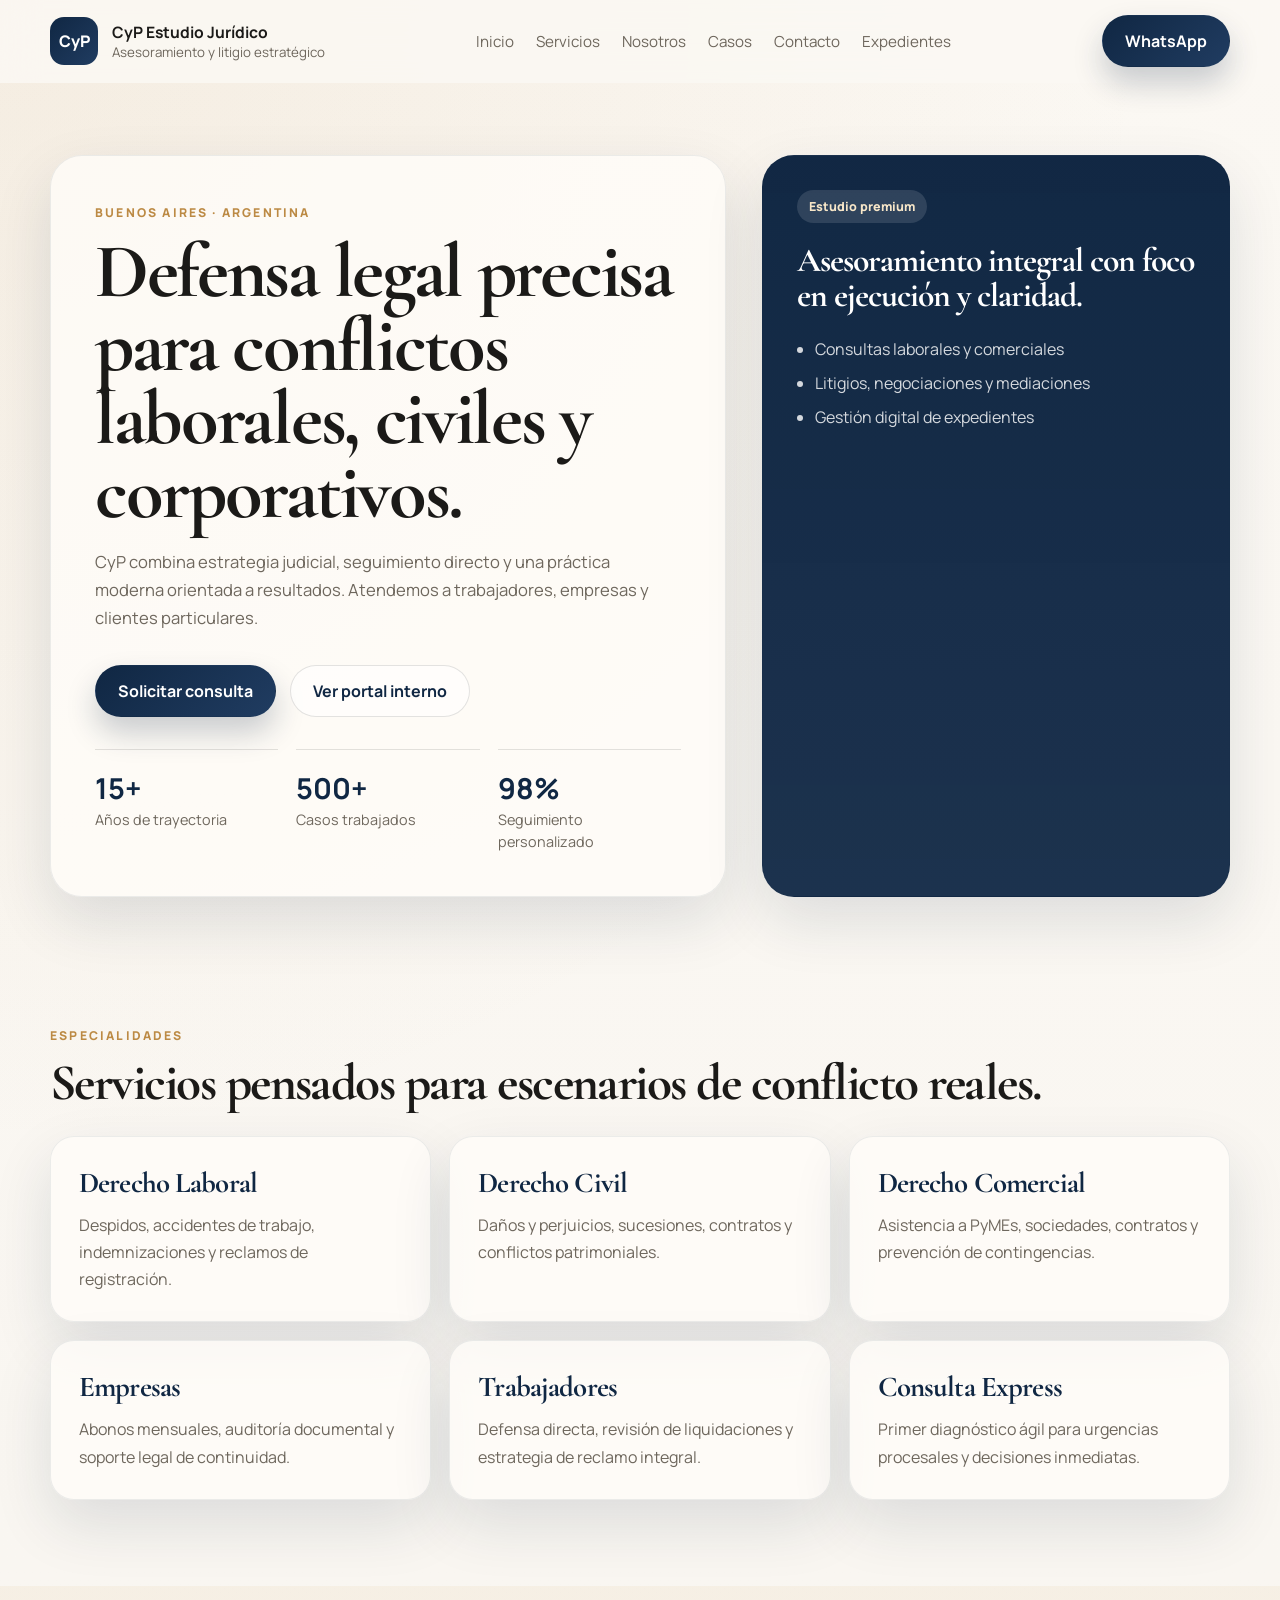
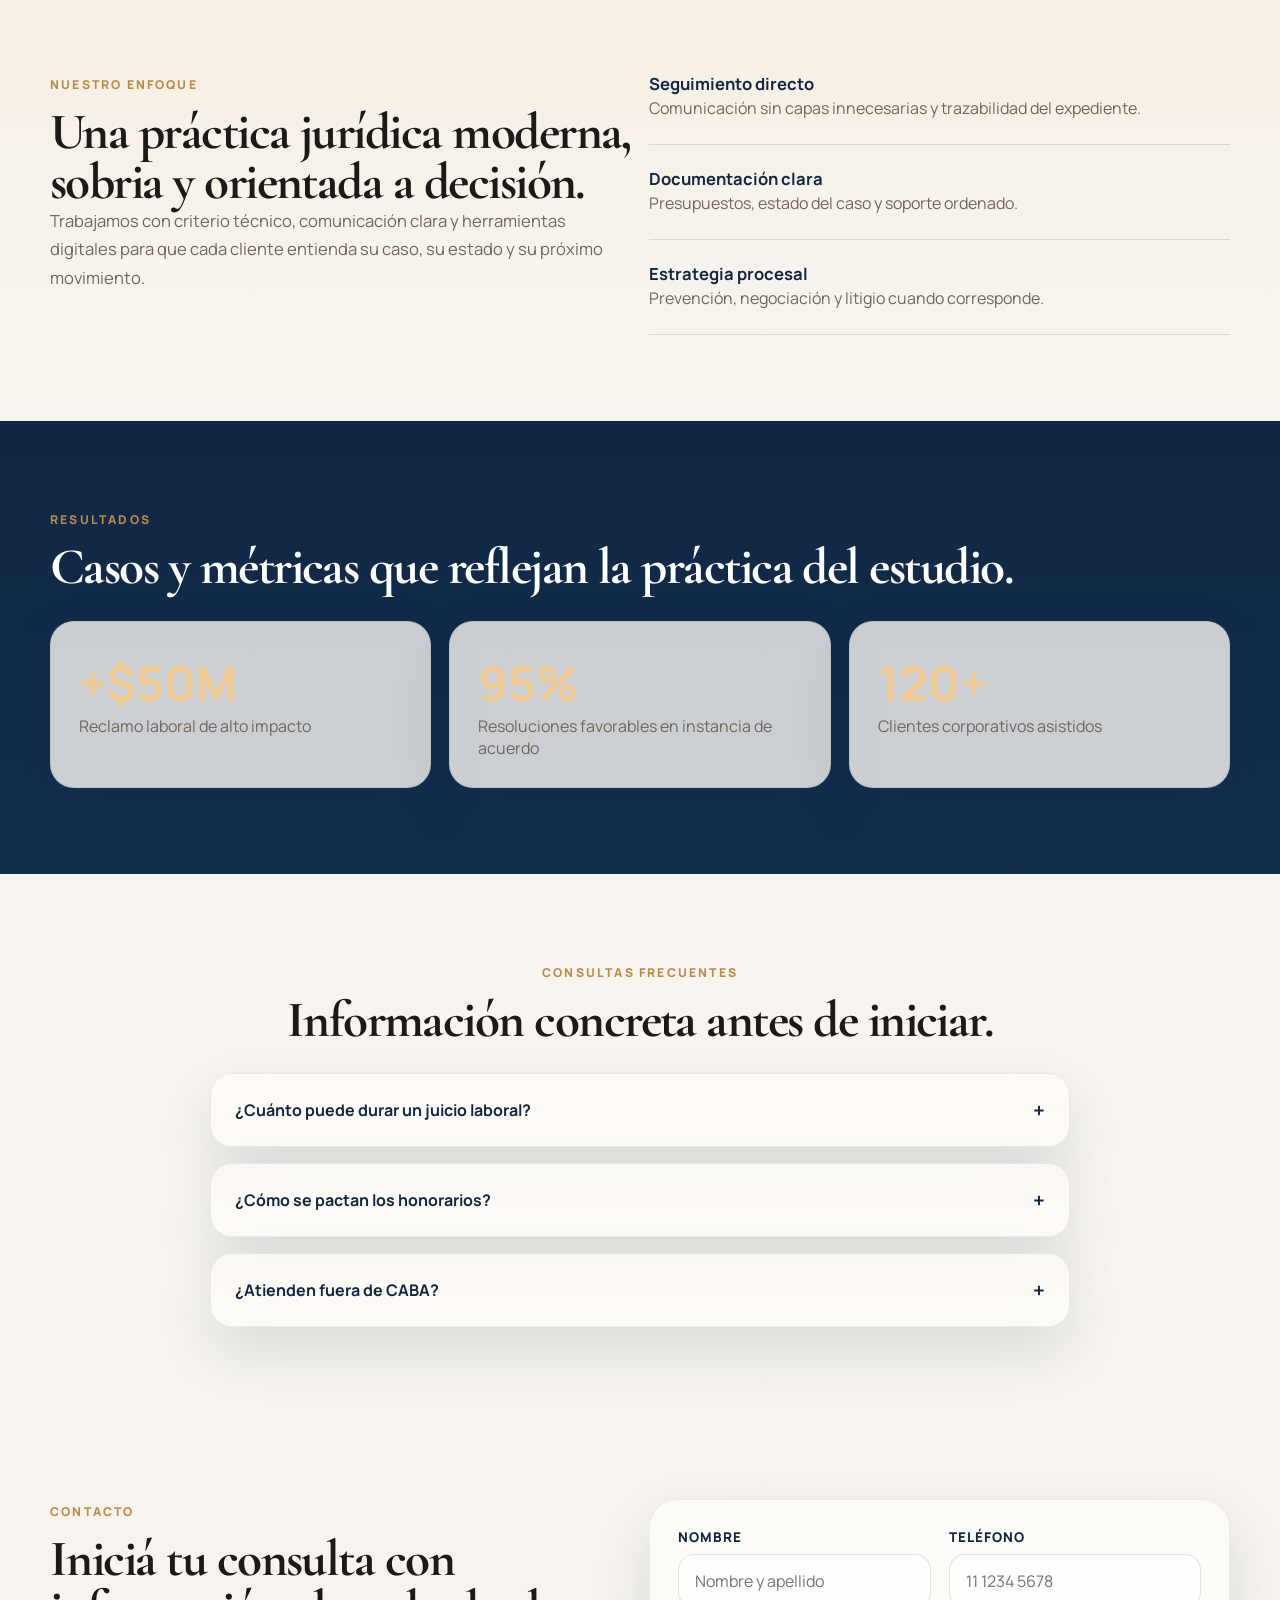
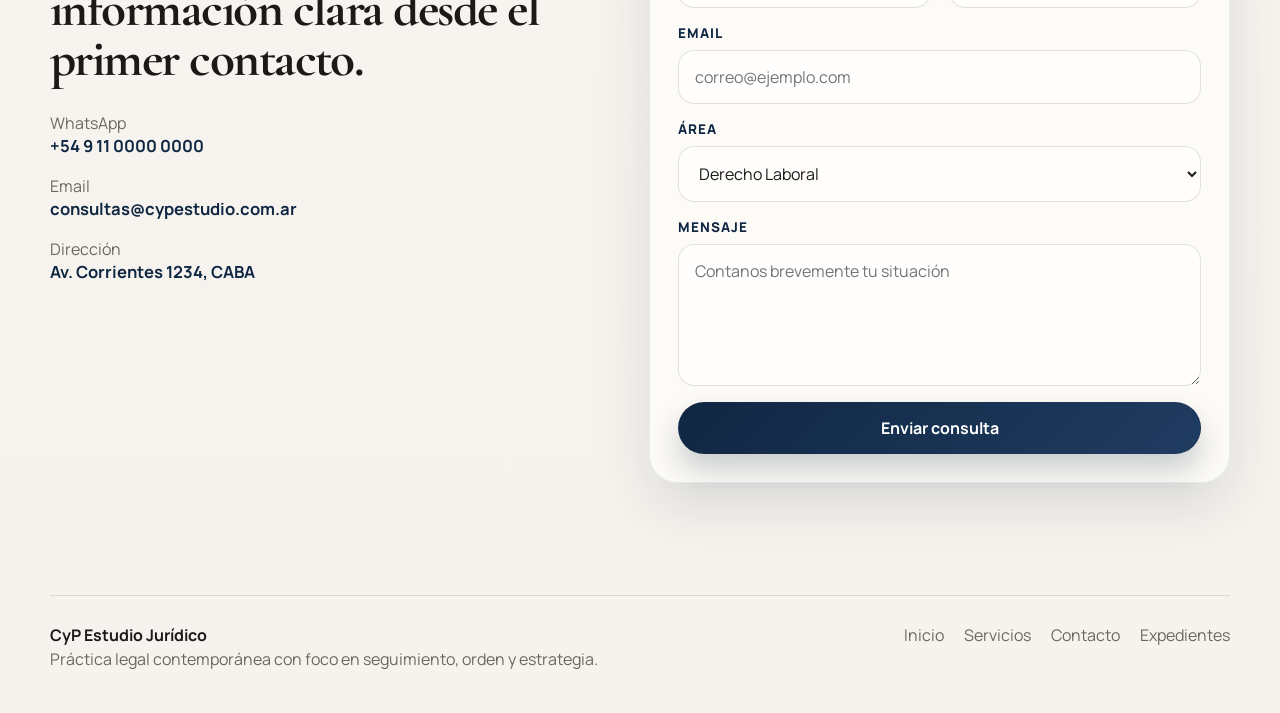
==== index.html @ fbb2c190 "Create initial legal studio site and case panel" ====
<!doctype html>
<html lang="es">
  <head>
    <meta charset="UTF-8" />
    <meta name="viewport" content="width=device-width, initial-scale=1.0" />
    <title>CyP Estudio Jurídico</title>
    <link rel="preconnect" href="https://fonts.googleapis.com" />
    <link rel="preconnect" href="https://fonts.gstatic.com" crossorigin />
    <link
      href="https://fonts.googleapis.com/css2?family=Cormorant+Garamond:wght@500;600;700&family=Manrope:wght@400;500;600;700;800&display=swap"
      rel="stylesheet"
    />
    <link rel="stylesheet" href="./styles.css" />
  </head>
  <body class="site-body">
    <header class="topbar" id="topbar">
      <div class="shell topbar-inner">
        <a class="brand" href="#inicio">
          <span class="brand-mark">CyP</span>
          <span class="brand-copy">
            <strong>CyP Estudio Jurídico</strong>
            <small>Asesoramiento y litigio estratégico</small>
          </span>
        </a>
        <nav class="nav">
          <a href="#inicio">Inicio</a>
          <a href="#servicios">Servicios</a>
          <a href="#nosotros">Nosotros</a>
          <a href="#casos">Casos</a>
          <a href="#contacto">Contacto</a>
          <a href="./expediente.html">Expedientes</a>
        </nav>
        <a class="button button-primary" href="https://wa.me/5491100000000">WhatsApp</a>
      </div>
    </header>

    <main>
      <section class="hero" id="inicio">
        <div class="shell hero-grid">
          <div class="hero-copy">
            <span class="eyebrow">Buenos Aires · Argentina</span>
            <h1>Defensa legal precisa para conflictos laborales, civiles y corporativos.</h1>
            <p>
              CyP combina estrategia judicial, seguimiento directo y una práctica moderna
              orientada a resultados. Atendemos a trabajadores, empresas y clientes particulares.
            </p>
            <div class="hero-actions">
              <a class="button button-primary" href="#contacto">Solicitar consulta</a>
              <a class="button button-secondary" href="./expediente.html">Ver portal interno</a>
            </div>
            <div class="hero-metrics">
              <article>
                <strong>15+</strong>
                <span>Años de trayectoria</span>
              </article>
              <article>
                <strong>500+</strong>
                <span>Casos trabajados</span>
              </article>
              <article>
                <strong>98%</strong>
                <span>Seguimiento personalizado</span>
              </article>
            </div>
          </div>
          <div class="hero-card">
            <div class="hero-card-frame">
              <span class="hero-chip">Estudio premium</span>
              <h2>Asesoramiento integral con foco en ejecución y claridad.</h2>
              <ul class="hero-points">
                <li>Consultas laborales y comerciales</li>
                <li>Litigios, negociaciones y mediaciones</li>
                <li>Gestión digital de expedientes</li>
              </ul>
            </div>
          </div>
        </div>
      </section>

      <section class="section" id="servicios">
        <div class="shell">
          <div class="section-heading">
            <span class="eyebrow">Especialidades</span>
            <h2>Servicios pensados para escenarios de conflicto reales.</h2>
          </div>
          <div class="cards-grid">
            <article class="service-card">
              <h3>Derecho Laboral</h3>
              <p>Despidos, accidentes de trabajo, indemnizaciones y reclamos de registración.</p>
            </article>
            <article class="service-card">
              <h3>Derecho Civil</h3>
              <p>Daños y perjuicios, sucesiones, contratos y conflictos patrimoniales.</p>
            </article>
            <article class="service-card">
              <h3>Derecho Comercial</h3>
              <p>Asistencia a PyMEs, sociedades, contratos y prevención de contingencias.</p>
            </article>
            <article class="service-card">
              <h3>Empresas</h3>
              <p>Abonos mensuales, auditoría documental y soporte legal de continuidad.</p>
            </article>
            <article class="service-card">
              <h3>Trabajadores</h3>
              <p>Defensa directa, revisión de liquidaciones y estrategia de reclamo integral.</p>
            </article>
            <article class="service-card">
              <h3>Consulta Express</h3>
              <p>Primer diagnóstico ágil para urgencias procesales y decisiones inmediatas.</p>
            </article>
          </div>
        </div>
      </section>

      <section class="section section-contrast" id="nosotros">
        <div class="shell split-grid">
          <div>
            <span class="eyebrow">Nuestro enfoque</span>
            <h2>Una práctica jurídica moderna, sobria y orientada a decisión.</h2>
            <p class="lead">
              Trabajamos con criterio técnico, comunicación clara y herramientas digitales
              para que cada cliente entienda su caso, su estado y su próximo movimiento.
            </p>
          </div>
          <div class="feature-list">
            <article>
              <strong>Seguimiento directo</strong>
              <p>Comunicación sin capas innecesarias y trazabilidad del expediente.</p>
            </article>
            <article>
              <strong>Documentación clara</strong>
              <p>Presupuestos, estado del caso y soporte ordenado.</p>
            </article>
            <article>
              <strong>Estrategia procesal</strong>
              <p>Prevención, negociación y litigio cuando corresponde.</p>
            </article>
          </div>
        </div>
      </section>

      <section class="section section-dark" id="casos">
        <div class="shell">
          <div class="section-heading">
            <span class="eyebrow">Resultados</span>
            <h2>Casos y métricas que reflejan la práctica del estudio.</h2>
          </div>
          <div class="result-grid">
            <article class="result-card">
              <strong>+$50M</strong>
              <span>Reclamo laboral de alto impacto</span>
            </article>
            <article class="result-card">
              <strong>95%</strong>
              <span>Resoluciones favorables en instancia de acuerdo</span>
            </article>
            <article class="result-card">
              <strong>120+</strong>
              <span>Clientes corporativos asistidos</span>
            </article>
          </div>
        </div>
      </section>

      <section class="section faq-section">
        <div class="shell narrow-shell">
          <div class="section-heading center">
            <span class="eyebrow">Consultas frecuentes</span>
            <h2>Información concreta antes de iniciar.</h2>
          </div>
          <div class="faq-list">
            <article class="faq-item">
              <button class="faq-trigger" type="button">
                <span>¿Cuánto puede durar un juicio laboral?</span>
                <span class="faq-icon">+</span>
              </button>
              <div class="faq-content">
                <p>Depende del fuero y del estado del expediente, pero siempre se evalúa primero la vía más eficiente de resolución.</p>
              </div>
            </article>
            <article class="faq-item">
              <button class="faq-trigger" type="button">
                <span>¿Cómo se pactan los honorarios?</span>
                <span class="faq-icon">+</span>
              </button>
              <div class="faq-content">
                <p>Según el tipo de asunto: cuota litis, honorario fijo por etapa o abono mensual para empresas.</p>
              </div>
            </article>
            <article class="faq-item">
              <button class="faq-trigger" type="button">
                <span>¿Atienden fuera de CABA?</span>
                <span class="faq-icon">+</span>
              </button>
              <div class="faq-content">
                <p>Sí. Se trabaja con expedientes digitales y coordinación remota según la jurisdicción.</p>
              </div>
            </article>
          </div>
        </div>
      </section>

      <section class="section contact-section" id="contacto">
        <div class="shell split-grid">
          <div>
            <span class="eyebrow">Contacto</span>
            <h2>Iniciá tu consulta con información clara desde el primer contacto.</h2>
            <div class="contact-list">
              <div>
                <span>WhatsApp</span>
                <strong>+54 9 11 0000 0000</strong>
              </div>
              <div>
                <span>Email</span>
                <strong>consultas@cypestudio.com.ar</strong>
              </div>
              <div>
                <span>Dirección</span>
                <strong>Av. Corrientes 1234, CABA</strong>
              </div>
            </div>
          </div>
          <form class="contact-form">
            <div class="form-grid">
              <label>
                <span>Nombre</span>
                <input type="text" placeholder="Nombre y apellido" />
              </label>
              <label>
                <span>Teléfono</span>
                <input type="tel" placeholder="11 1234 5678" />
              </label>
            </div>
            <label>
              <span>Email</span>
              <input type="email" placeholder="correo@ejemplo.com" />
            </label>
            <label>
              <span>Área</span>
              <select>
                <option>Derecho Laboral</option>
                <option>Derecho Civil</option>
                <option>Derecho Comercial</option>
                <option>Consulta general</option>
              </select>
            </label>
            <label>
              <span>Mensaje</span>
              <textarea rows="5" placeholder="Contanos brevemente tu situación"></textarea>
            </label>
            <button class="button button-primary button-block" type="submit">Enviar consulta</button>
          </form>
        </div>
      </section>
    </main>

    <footer class="footer">
      <div class="shell footer-inner">
        <div>
          <strong>CyP Estudio Jurídico</strong>
          <p>Práctica legal contemporánea con foco en seguimiento, orden y estrategia.</p>
        </div>
        <div class="footer-links">
          <a href="#inicio">Inicio</a>
          <a href="#servicios">Servicios</a>
          <a href="#contacto">Contacto</a>
          <a href="./expediente.html">Expedientes</a>
        </div>
      </div>
    </footer>

    <script src="./script.js"></script>
  </body>
</html>
---- styles.css ----
:root {
  --bg: #f6f3ee;
  --bg-soft: #efe8df;
  --panel: #fffdf9;
  --ink: #1b1a18;
  --muted: #6e675d;
  --line: rgba(27, 26, 24, 0.12);
  --navy: #102743;
  --navy-soft: #203c61;
  --gold: #bc8a44;
  --gold-soft: #ead7b7;
  --shadow: 0 24px 60px rgba(16, 39, 67, 0.12);
}

* {
  box-sizing: border-box;
}

html {
  scroll-behavior: smooth;
}

body {
  margin: 0;
  font-family: "Manrope", sans-serif;
  color: var(--ink);
  background:
    radial-gradient(circle at top left, rgba(188, 138, 68, 0.1), transparent 28%),
    linear-gradient(180deg, #fbf8f3 0%, var(--bg) 100%);
}

h1,
h2,
h3 {
  margin: 0;
  font-family: "Cormorant Garamond", serif;
  letter-spacing: -0.03em;
}

p {
  margin: 0;
  line-height: 1.7;
}

a {
  color: inherit;
  text-decoration: none;
}

input,
select,
textarea,
button {
  font: inherit;
}

.shell {
  width: min(1180px, calc(100% - 32px));
  margin: 0 auto;
}

.site-body,
.panel-body {
  min-height: 100vh;
}

.topbar {
  position: sticky;
  top: 0;
  z-index: 40;
  backdrop-filter: blur(18px);
  background: rgba(251, 248, 243, 0.84);
  border-bottom: 1px solid transparent;
  transition: border-color 180ms ease, box-shadow 180ms ease, background 180ms ease;
}

.topbar.is-scrolled {
  border-color: var(--line);
  box-shadow: 0 10px 30px rgba(16, 39, 67, 0.08);
}

.topbar-inner {
  min-height: 82px;
  display: flex;
  align-items: center;
  justify-content: space-between;
  gap: 24px;
}

.brand {
  display: flex;
  align-items: center;
  gap: 14px;
}

.brand-mark {
  width: 48px;
  height: 48px;
  display: grid;
  place-items: center;
  border-radius: 14px;
  background: linear-gradient(135deg, var(--navy), var(--navy-soft));
  color: white;
  font-weight: 800;
}

.brand-copy {
  display: grid;
}

.brand-copy strong {
  font-size: 0.98rem;
}

.brand-copy small {
  color: var(--muted);
}

.nav {
  display: flex;
  gap: 22px;
  align-items: center;
}

.nav a {
  color: var(--muted);
  font-size: 0.95rem;
}

.nav a.active,
.nav a:hover {
  color: var(--navy);
}

.button {
  display: inline-flex;
  align-items: center;
  justify-content: center;
  gap: 10px;
  padding: 14px 22px;
  border-radius: 999px;
  border: 1px solid transparent;
  font-weight: 700;
  transition: transform 160ms ease, box-shadow 160ms ease, background 160ms ease;
}

.button:hover {
  transform: translateY(-1px);
}

.button-primary {
  background: linear-gradient(135deg, var(--navy), var(--navy-soft));
  color: white;
  box-shadow: 0 16px 30px rgba(16, 39, 67, 0.22);
}

.button-secondary {
  background: rgba(255, 255, 255, 0.6);
  color: var(--navy);
  border-color: var(--line);
}

.button-block {
  width: 100%;
}

.hero {
  padding: 72px 0 40px;
}

.hero-grid {
  display: grid;
  grid-template-columns: minmax(0, 1.3fr) minmax(320px, 0.9fr);
  gap: 36px;
  align-items: stretch;
}

.hero-copy,
.hero-card-frame,
.service-card,
.result-card,
.contact-form,
.dashboard-card,
.faq-item {
  background: rgba(255, 253, 249, 0.78);
  border: 1px solid rgba(16, 39, 67, 0.08);
  box-shadow: var(--shadow);
}

.hero-copy {
  border-radius: 32px;
  padding: 44px;
}

.eyebrow {
  display: inline-block;
  margin-bottom: 14px;
  color: var(--gold);
  text-transform: uppercase;
  letter-spacing: 0.18em;
  font-size: 0.76rem;
  font-weight: 800;
}

.hero-copy h1,
.panel-header h1 {
  font-size: clamp(3rem, 6vw, 5.4rem);
  line-height: 0.96;
  margin-bottom: 18px;
}

.hero-copy p,
.lead,
.panel-header p {
  font-size: 1.04rem;
  color: var(--muted);
}

.hero-actions {
  display: flex;
  flex-wrap: wrap;
  gap: 14px;
  margin: 32px 0;
}

.hero-metrics,
.cards-grid,
.result-grid,
.form-grid,
.dashboard-grid,
.split-grid {
  display: grid;
  gap: 18px;
}

.hero-metrics {
  grid-template-columns: repeat(3, minmax(0, 1fr));
}

.hero-metrics article {
  padding-top: 18px;
  border-top: 1px solid var(--line);
}

.hero-metrics strong {
  display: block;
  font-size: 1.8rem;
  color: var(--navy);
}

.hero-metrics span {
  color: var(--muted);
  font-size: 0.9rem;
}

.hero-card {
  display: flex;
}

.hero-card-frame {
  width: 100%;
  border-radius: 32px;
  padding: 34px;
  background:
    linear-gradient(180deg, rgba(16, 39, 67, 0.96), rgba(27, 49, 77, 0.92)),
    rgba(16, 39, 67, 0.9);
  color: white;
}

.hero-chip,
.tag,
.mini-chip {
  display: inline-flex;
  align-items: center;
  border-radius: 999px;
  padding: 8px 12px;
  font-size: 0.78rem;
  font-weight: 800;
}

.hero-chip,
.tag {
  background: rgba(255, 255, 255, 0.12);
  color: #f7e6c8;
}

.hero-card-frame h2 {
  font-size: 2.1rem;
  line-height: 1.05;
  margin: 20px 0 24px;
}

.hero-points {
  margin: 0;
  padding-left: 18px;
  color: rgba(255, 255, 255, 0.82);
}

.hero-points li + li {
  margin-top: 12px;
}

.section {
  padding: 86px 0;
}

.section-contrast {
  background: linear-gradient(180deg, rgba(234, 215, 183, 0.22), transparent);
}

.section-dark {
  background: linear-gradient(180deg, #102743, #132f50);
  color: white;
}

.section-heading {
  margin-bottom: 28px;
}

.section-heading.center {
  text-align: center;
}

.section-heading h2,
.split-grid h2,
.card-heading h2 {
  font-size: clamp(2.2rem, 4vw, 3.3rem);
  line-height: 0.98;
}

.cards-grid {
  grid-template-columns: repeat(3, minmax(0, 1fr));
}

.service-card,
.result-card {
  border-radius: 24px;
  padding: 28px;
}

.service-card h3 {
  font-size: 1.8rem;
  margin-bottom: 12px;
  color: var(--navy);
}

.service-card p,
.result-card span,
.feature-list p,
.contact-list span,
.footer p,
.timeline-content p,
.summary-box dt {
  color: var(--muted);
}

.split-grid {
  grid-template-columns: repeat(2, minmax(0, 1fr));
  align-items: start;
}

.feature-list article {
  padding: 0 0 22px;
  border-bottom: 1px solid var(--line);
}

.feature-list article + article {
  margin-top: 22px;
}

.feature-list strong,
.contact-list strong,
.summary-box dd,
.timeline-head strong {
  color: var(--navy);
  display: block;
  font-size: 1.04rem;
}

.result-grid {
  grid-template-columns: repeat(3, minmax(0, 1fr));
}

.result-card strong {
  display: block;
  font-size: 3rem;
  color: #f0c98e;
}

.narrow-shell {
  width: min(860px, calc(100% - 32px));
}

.faq-list {
  display: grid;
  gap: 16px;
}

.faq-item {
  border-radius: 22px;
  overflow: hidden;
}

.faq-trigger {
  width: 100%;
  padding: 22px 24px;
  border: 0;
  background: transparent;
  display: flex;
  justify-content: space-between;
  align-items: center;
  gap: 20px;
  text-align: left;
  cursor: pointer;
  font-weight: 700;
  color: var(--navy);
}

.faq-icon {
  font-size: 1.3rem;
}

.faq-content {
  display: none;
  padding: 0 24px 22px;
}

.faq-item.is-open .faq-content {
  display: block;
}

.faq-item.is-open .faq-icon {
  transform: rotate(45deg);
}

.contact-list {
  display: grid;
  gap: 18px;
  margin-top: 28px;
}

.contact-form,
.dashboard-card {
  border-radius: 28px;
  padding: 28px;
}

.form-grid {
  grid-template-columns: repeat(2, minmax(0, 1fr));
}

.contact-form,
.stack-form {
  display: grid;
  gap: 16px;
}

.contact-form label,
.stack-form label {
  display: grid;
  gap: 8px;
}

.contact-form span,
.stack-form span,
.summary-box h3 {
  font-size: 0.84rem;
  font-weight: 800;
  text-transform: uppercase;
  letter-spacing: 0.08em;
  color: var(--navy);
}

.contact-form input,
.contact-form select,
.contact-form textarea,
.stack-form input,
.stack-form select,
.stack-form textarea {
  width: 100%;
  padding: 15px 16px;
  border-radius: 16px;
  border: 1px solid var(--line);
  background: rgba(255, 255, 255, 0.7);
  color: var(--ink);
  outline: none;
}

.footer {
  padding: 26px 0 40px;
}

.footer-inner {
  display: flex;
  justify-content: space-between;
  gap: 24px;
  padding-top: 28px;
  border-top: 1px solid var(--line);
}

.footer-links {
  display: flex;
  gap: 20px;
  flex-wrap: wrap;
  color: var(--muted);
}

.panel-topbar {
  position: sticky;
}

.panel-main {
  padding-top: 48px;
  padding-bottom: 48px;
}

.panel-header {
  margin-bottom: 30px;
}

.dashboard-grid {
  grid-template-columns: minmax(340px, 0.92fr) minmax(0, 1.3fr);
  align-items: start;
}

.card-heading {
  display: flex;
  align-items: center;
  justify-content: space-between;
  gap: 18px;
  margin-bottom: 24px;
}

.text-button {
  border: 0;
  background: transparent;
  color: var(--navy);
  font-weight: 700;
  cursor: pointer;
}

.upload-box {
  border: 1.5px dashed rgba(16, 39, 67, 0.18);
  background: rgba(234, 215, 183, 0.18);
  border-radius: 18px;
  padding: 22px;
  cursor: pointer;
}

.upload-box input {
  display: none;
}

.upload-box strong {
  color: var(--navy);
}

.upload-box small {
  color: var(--muted);
}

.summary-box {
  margin-top: 26px;
  padding-top: 22px;
  border-top: 1px solid var(--line);
}

.summary-box dl {
  display: grid;
  gap: 14px;
}

.summary-box div {
  display: flex;
  justify-content: space-between;
  gap: 18px;
  padding-bottom: 10px;
  border-bottom: 1px solid rgba(16, 39, 67, 0.08);
}

.timeline {
  position: relative;
  padding-left: 30px;
}

.timeline::before {
  content: "";
  position: absolute;
  top: 0;
  bottom: 0;
  left: 9px;
  width: 2px;
  background: linear-gradient(180deg, rgba(16, 39, 67, 0.26), rgba(16, 39, 67, 0.04));
}

.timeline-item {
  position: relative;
  padding-bottom: 26px;
}

.timeline-dot {
  position: absolute;
  top: 4px;
  left: -30px;
  width: 20px;
  height: 20px;
  border-radius: 50%;
  background: linear-gradient(135deg, var(--navy), var(--gold));
  box-shadow: 0 0 0 6px rgba(188, 138, 68, 0.12);
}

.timeline-content {
  padding: 18px 20px;
  border-radius: 20px;
  background: rgba(255, 255, 255, 0.68);
  border: 1px solid rgba(16, 39, 67, 0.08);
}

.timeline-head {
  display: flex;
  justify-content: space-between;
  gap: 16px;
  margin-bottom: 8px;
}

.timeline-head span,
.document-pill small {
  color: var(--muted);
}

.document-pill,
.mini-chip {
  display: inline-flex;
  align-items: center;
  gap: 8px;
  margin-top: 14px;
  border-radius: 999px;
  padding: 9px 12px;
  background: rgba(16, 39, 67, 0.08);
  color: var(--navy);
}

.chip-row {
  display: flex;
  gap: 8px;
  flex-wrap: wrap;
  margin-top: 14px;
}

@media (max-width: 980px) {
  .nav {
    display: none;
  }

  .hero-grid,
  .split-grid,
  .dashboard-grid,
  .cards-grid,
  .result-grid,
  .form-grid,
  .hero-metrics {
    grid-template-columns: 1fr;
  }

  .hero-copy,
  .hero-card-frame,
  .contact-form,
  .dashboard-card {
    padding: 28px;
  }

  .footer-inner,
  .card-heading,
  .timeline-head {
    flex-direction: column;
    align-items: flex-start;
  }
}
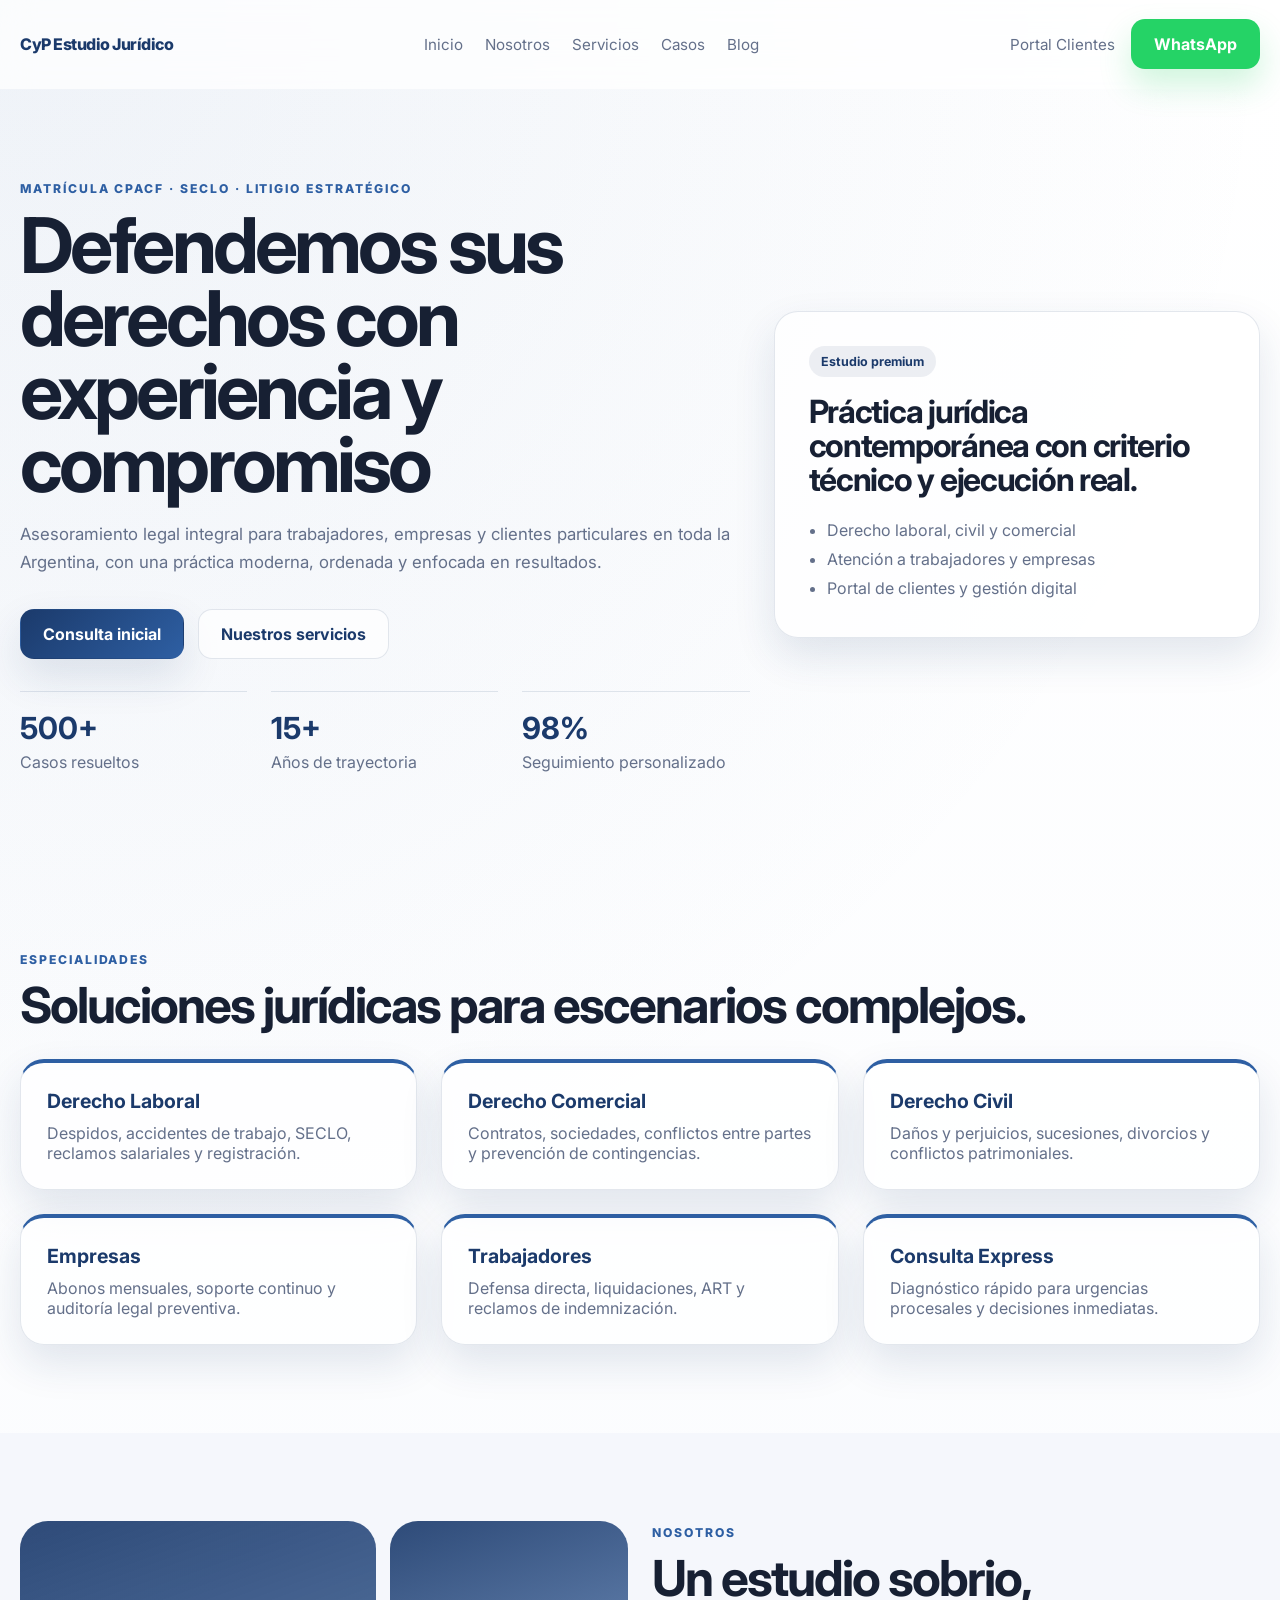
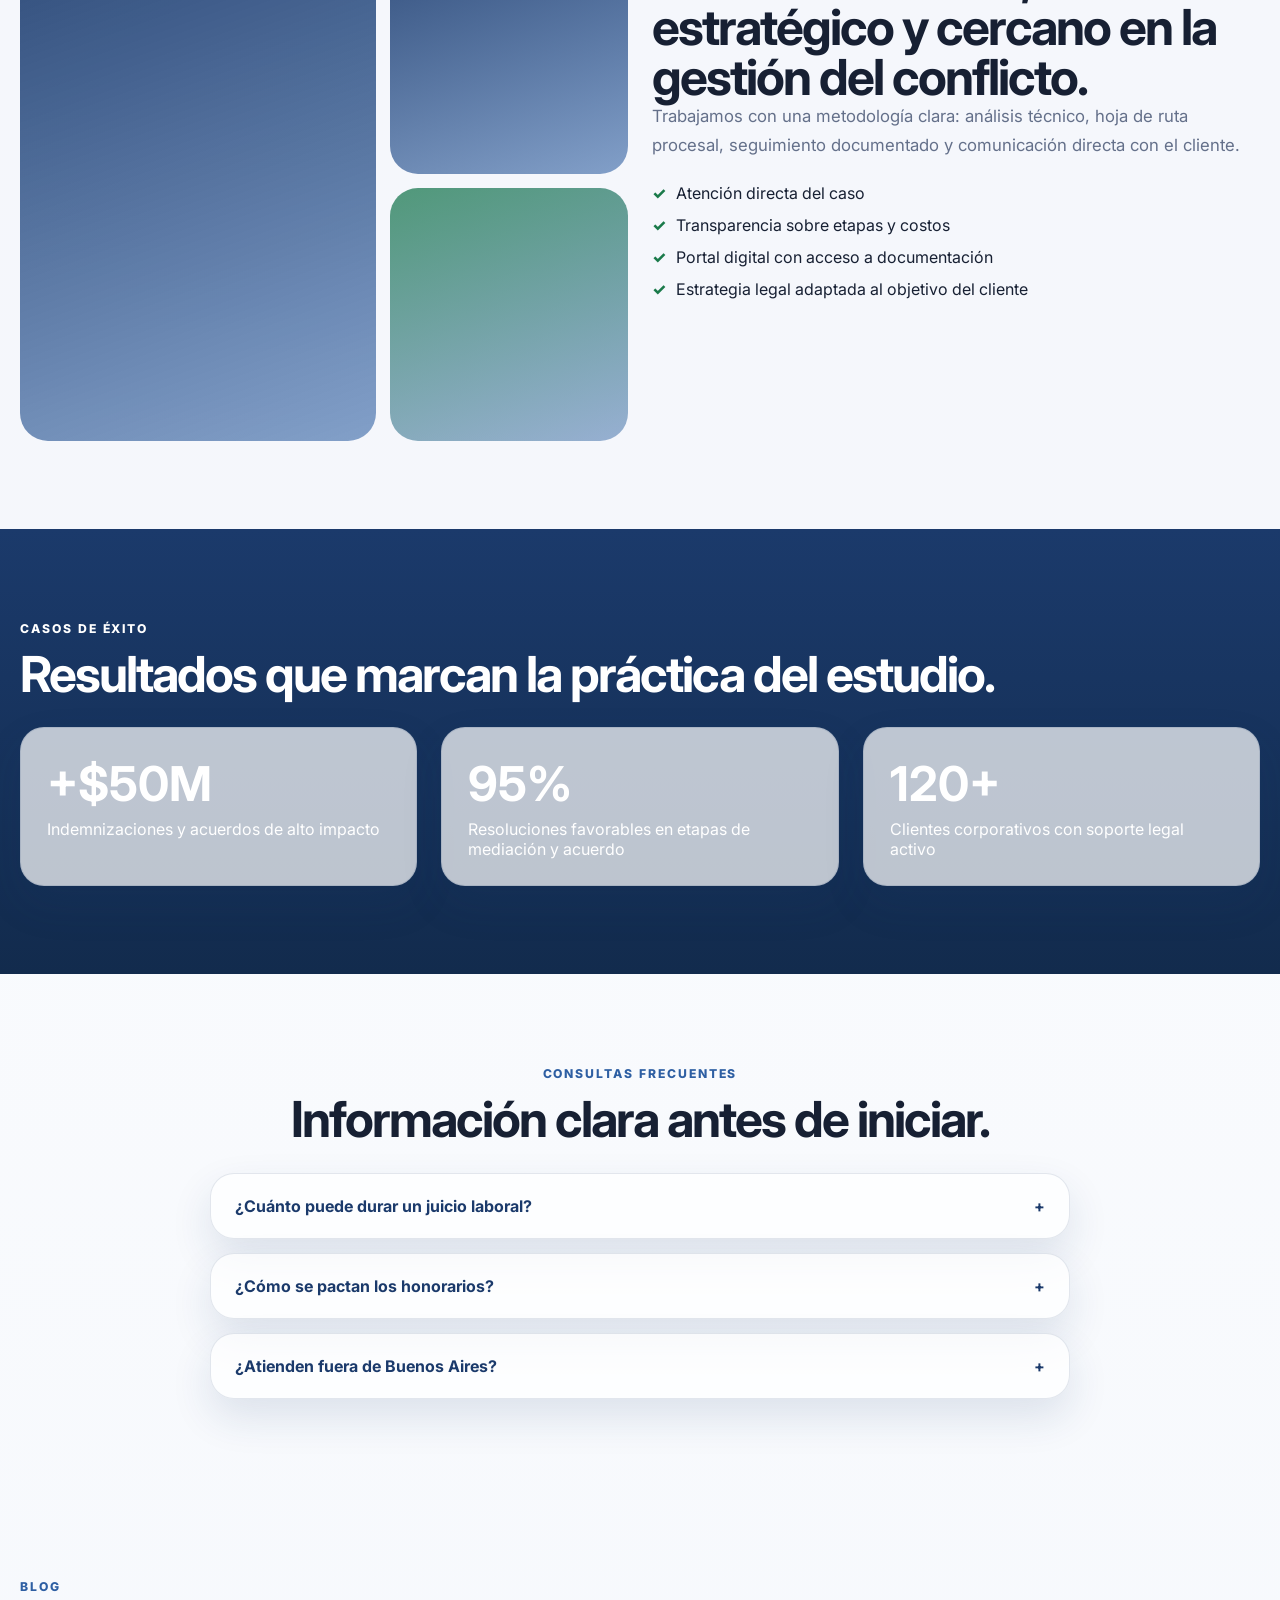
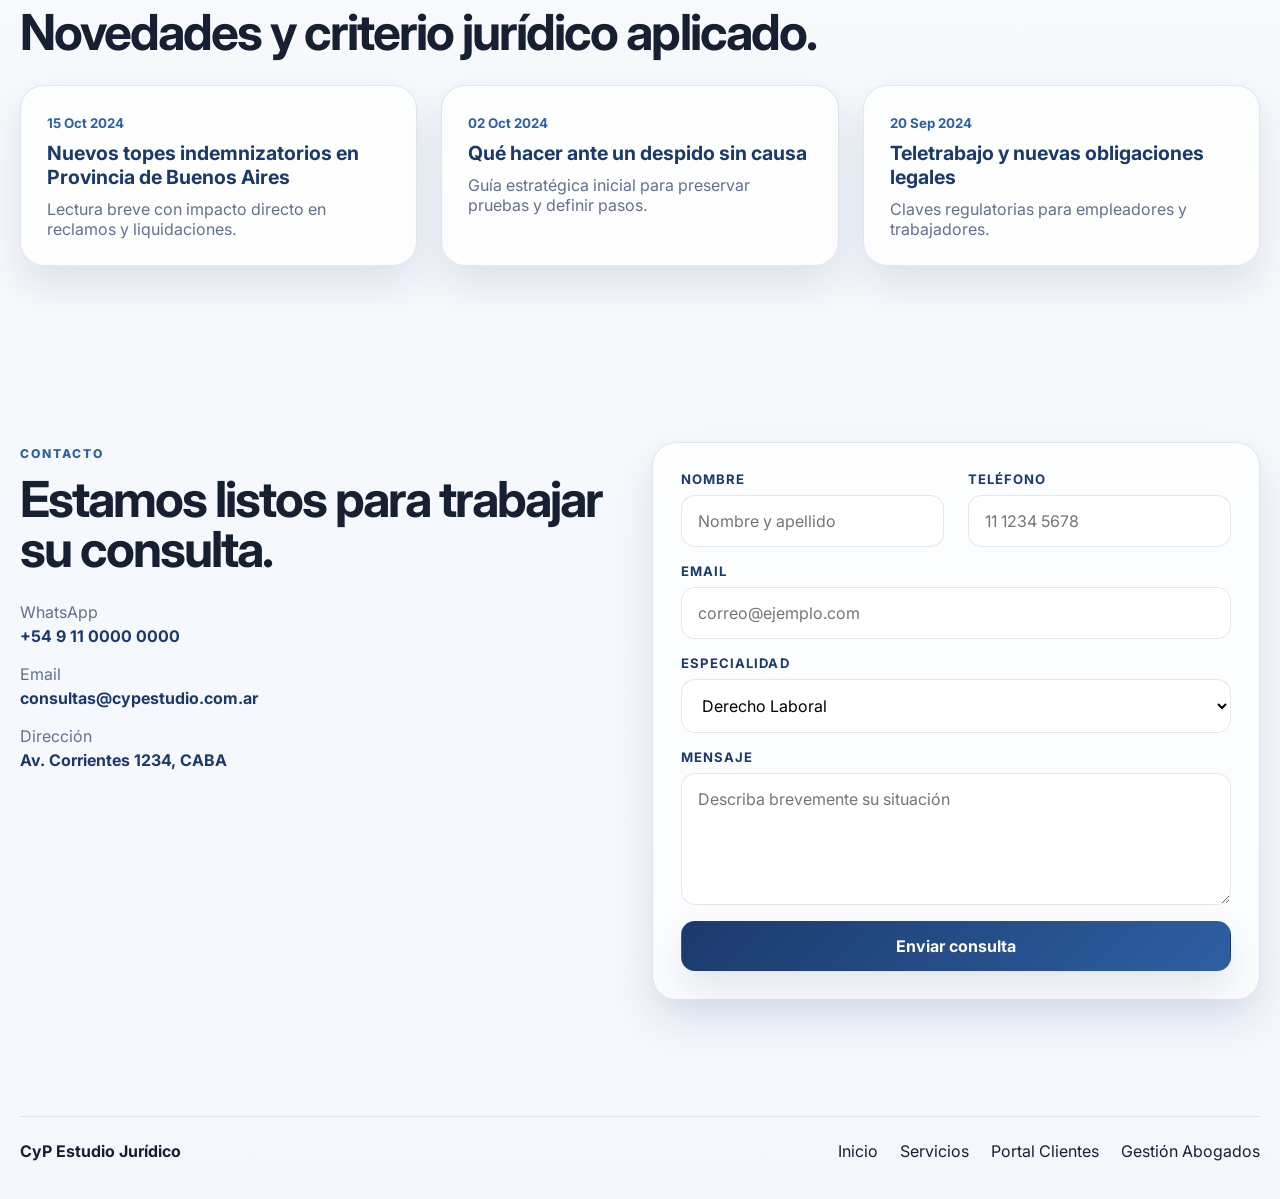
==== commit bf0cf54c: "Build legal studio site, client portal and case management" ====
--- a/index.html
+++ b/index.html
@@ -1,253 +1,164 @@
 <!doctype html>
-<html lang="es">
+<html lang="es-AR">
   <head>
     <meta charset="UTF-8" />
     <meta name="viewport" content="width=device-width, initial-scale=1.0" />
-    <title>CyP Estudio Jurídico</title>
+    <title>CyP Estudio Jurídico | Excelencia Legal en Argentina</title>
     <link rel="preconnect" href="https://fonts.googleapis.com" />
     <link rel="preconnect" href="https://fonts.gstatic.com" crossorigin />
-    <link
-      href="https://fonts.googleapis.com/css2?family=Cormorant+Garamond:wght@500;600;700&family=Manrope:wght@400;500;600;700;800&display=swap"
-      rel="stylesheet"
-    />
+    <link href="https://fonts.googleapis.com/css2?family=Inter:wght@400;500;600;700;800&display=swap" rel="stylesheet" />
     <link rel="stylesheet" href="./styles.css" />
   </head>
-  <body class="site-body">
+  <body>
     <header class="topbar" id="topbar">
       <div class="shell topbar-inner">
-        <a class="brand" href="#inicio">
-          <span class="brand-mark">CyP</span>
-          <span class="brand-copy">
-            <strong>CyP Estudio Jurídico</strong>
-            <small>Asesoramiento y litigio estratégico</small>
-          </span>
-        </a>
+        <a class="brand" href="#inicio">CyP Estudio Jurídico</a>
         <nav class="nav">
           <a href="#inicio">Inicio</a>
+          <a href="#nosotros">Nosotros</a>
           <a href="#servicios">Servicios</a>
-          <a href="#nosotros">Nosotros</a>
           <a href="#casos">Casos</a>
-          <a href="#contacto">Contacto</a>
-          <a href="./expediente.html">Expedientes</a>
+          <a href="#blog">Blog</a>
         </nav>
-        <a class="button button-primary" href="https://wa.me/5491100000000">WhatsApp</a>
+        <div class="topbar-actions">
+          <a class="nav-link-muted" href="./portal.html">Portal Clientes</a>
+          <a class="button button-whatsapp" href="https://wa.me/5491100000000">WhatsApp</a>
+        </div>
       </div>
     </header>
 
     <main>
-      <section class="hero" id="inicio">
+      <section class="hero-section" id="inicio">
         <div class="shell hero-grid">
           <div class="hero-copy">
-            <span class="eyebrow">Buenos Aires · Argentina</span>
-            <h1>Defensa legal precisa para conflictos laborales, civiles y corporativos.</h1>
-            <p>
-              CyP combina estrategia judicial, seguimiento directo y una práctica moderna
-              orientada a resultados. Atendemos a trabajadores, empresas y clientes particulares.
-            </p>
+            <span class="kicker">Matrícula CPACF · SECLO · Litigio estratégico</span>
+            <h1>Defendemos sus derechos con experiencia y compromiso</h1>
+            <p>Asesoramiento legal integral para trabajadores, empresas y clientes particulares en toda la Argentina, con una práctica moderna, ordenada y enfocada en resultados.</p>
             <div class="hero-actions">
-              <a class="button button-primary" href="#contacto">Solicitar consulta</a>
-              <a class="button button-secondary" href="./expediente.html">Ver portal interno</a>
+              <a class="button button-primary" href="#contacto">Consulta inicial</a>
+              <a class="button button-secondary" href="#servicios">Nuestros servicios</a>
             </div>
-            <div class="hero-metrics">
-              <article>
-                <strong>15+</strong>
-                <span>Años de trayectoria</span>
-              </article>
-              <article>
-                <strong>500+</strong>
-                <span>Casos trabajados</span>
-              </article>
-              <article>
-                <strong>98%</strong>
-                <span>Seguimiento personalizado</span>
-              </article>
+            <div class="hero-stats">
+              <article><strong>500+</strong><span>Casos resueltos</span></article>
+              <article><strong>15+</strong><span>Años de trayectoria</span></article>
+              <article><strong>98%</strong><span>Seguimiento personalizado</span></article>
             </div>
           </div>
-          <div class="hero-card">
-            <div class="hero-card-frame">
-              <span class="hero-chip">Estudio premium</span>
-              <h2>Asesoramiento integral con foco en ejecución y claridad.</h2>
-              <ul class="hero-points">
-                <li>Consultas laborales y comerciales</li>
-                <li>Litigios, negociaciones y mediaciones</li>
-                <li>Gestión digital de expedientes</li>
+          <aside class="hero-panel">
+            <div class="hero-panel-glass">
+              <span class="panel-chip">Estudio premium</span>
+              <h2>Práctica jurídica contemporánea con criterio técnico y ejecución real.</h2>
+              <ul>
+                <li>Derecho laboral, civil y comercial</li>
+                <li>Atención a trabajadores y empresas</li>
+                <li>Portal de clientes y gestión digital</li>
               </ul>
             </div>
+          </aside>
+        </div>
+      </section>
+
+      <section class="section section-light" id="servicios">
+        <div class="shell">
+          <div class="section-heading">
+            <span class="kicker">Especialidades</span>
+            <h2>Soluciones jurídicas para escenarios complejos.</h2>
+          </div>
+          <div class="services-grid">
+            <article class="service-card"><h3>Derecho Laboral</h3><p>Despidos, accidentes de trabajo, SECLO, reclamos salariales y registración.</p></article>
+            <article class="service-card"><h3>Derecho Comercial</h3><p>Contratos, sociedades, conflictos entre partes y prevención de contingencias.</p></article>
+            <article class="service-card"><h3>Derecho Civil</h3><p>Daños y perjuicios, sucesiones, divorcios y conflictos patrimoniales.</p></article>
+            <article class="service-card"><h3>Empresas</h3><p>Abonos mensuales, soporte continuo y auditoría legal preventiva.</p></article>
+            <article class="service-card"><h3>Trabajadores</h3><p>Defensa directa, liquidaciones, ART y reclamos de indemnización.</p></article>
+            <article class="service-card"><h3>Consulta Express</h3><p>Diagnóstico rápido para urgencias procesales y decisiones inmediatas.</p></article>
           </div>
         </div>
       </section>
 
-      <section class="section" id="servicios">
-        <div class="shell">
-          <div class="section-heading">
-            <span class="eyebrow">Especialidades</span>
-            <h2>Servicios pensados para escenarios de conflicto reales.</h2>
+      <section class="section section-muted" id="nosotros">
+        <div class="shell about-grid">
+          <div class="about-visual">
+            <div class="portrait portrait-large"></div>
+            <div class="portrait-stack">
+              <div class="portrait portrait-small"></div>
+              <div class="portrait portrait-small portrait-alt"></div>
+            </div>
           </div>
-          <div class="cards-grid">
-            <article class="service-card">
-              <h3>Derecho Laboral</h3>
-              <p>Despidos, accidentes de trabajo, indemnizaciones y reclamos de registración.</p>
-            </article>
-            <article class="service-card">
-              <h3>Derecho Civil</h3>
-              <p>Daños y perjuicios, sucesiones, contratos y conflictos patrimoniales.</p>
-            </article>
-            <article class="service-card">
-              <h3>Derecho Comercial</h3>
-              <p>Asistencia a PyMEs, sociedades, contratos y prevención de contingencias.</p>
-            </article>
-            <article class="service-card">
-              <h3>Empresas</h3>
-              <p>Abonos mensuales, auditoría documental y soporte legal de continuidad.</p>
-            </article>
-            <article class="service-card">
-              <h3>Trabajadores</h3>
-              <p>Defensa directa, revisión de liquidaciones y estrategia de reclamo integral.</p>
-            </article>
-            <article class="service-card">
-              <h3>Consulta Express</h3>
-              <p>Primer diagnóstico ágil para urgencias procesales y decisiones inmediatas.</p>
-            </article>
-          </div>
-        </div>
-      </section>
-
-      <section class="section section-contrast" id="nosotros">
-        <div class="shell split-grid">
-          <div>
-            <span class="eyebrow">Nuestro enfoque</span>
-            <h2>Una práctica jurídica moderna, sobria y orientada a decisión.</h2>
-            <p class="lead">
-              Trabajamos con criterio técnico, comunicación clara y herramientas digitales
-              para que cada cliente entienda su caso, su estado y su próximo movimiento.
-            </p>
-          </div>
-          <div class="feature-list">
-            <article>
-              <strong>Seguimiento directo</strong>
-              <p>Comunicación sin capas innecesarias y trazabilidad del expediente.</p>
-            </article>
-            <article>
-              <strong>Documentación clara</strong>
-              <p>Presupuestos, estado del caso y soporte ordenado.</p>
-            </article>
-            <article>
-              <strong>Estrategia procesal</strong>
-              <p>Prevención, negociación y litigio cuando corresponde.</p>
-            </article>
+          <div class="about-copy">
+            <span class="kicker">Nosotros</span>
+            <h2>Un estudio sobrio, estratégico y cercano en la gestión del conflicto.</h2>
+            <p>Trabajamos con una metodología clara: análisis técnico, hoja de ruta procesal, seguimiento documentado y comunicación directa con el cliente.</p>
+            <ul class="check-list">
+              <li>Atención directa del caso</li>
+              <li>Transparencia sobre etapas y costos</li>
+              <li>Portal digital con acceso a documentación</li>
+              <li>Estrategia legal adaptada al objetivo del cliente</li>
+            </ul>
           </div>
         </div>
       </section>
 
       <section class="section section-dark" id="casos">
         <div class="shell">
-          <div class="section-heading">
-            <span class="eyebrow">Resultados</span>
-            <h2>Casos y métricas que reflejan la práctica del estudio.</h2>
+          <div class="section-heading section-heading-light">
+            <span class="kicker">Casos de éxito</span>
+            <h2>Resultados que marcan la práctica del estudio.</h2>
           </div>
-          <div class="result-grid">
-            <article class="result-card">
-              <strong>+$50M</strong>
-              <span>Reclamo laboral de alto impacto</span>
-            </article>
-            <article class="result-card">
-              <strong>95%</strong>
-              <span>Resoluciones favorables en instancia de acuerdo</span>
-            </article>
-            <article class="result-card">
-              <strong>120+</strong>
-              <span>Clientes corporativos asistidos</span>
-            </article>
+          <div class="results-grid">
+            <article class="result-card"><strong>+$50M</strong><span>Indemnizaciones y acuerdos de alto impacto</span></article>
+            <article class="result-card"><strong>95%</strong><span>Resoluciones favorables en etapas de mediación y acuerdo</span></article>
+            <article class="result-card"><strong>120+</strong><span>Clientes corporativos con soporte legal activo</span></article>
           </div>
         </div>
       </section>
 
-      <section class="section faq-section">
-        <div class="shell narrow-shell">
+      <section class="section section-light">
+        <div class="shell faq-shell">
           <div class="section-heading center">
-            <span class="eyebrow">Consultas frecuentes</span>
-            <h2>Información concreta antes de iniciar.</h2>
+            <span class="kicker">Consultas frecuentes</span>
+            <h2>Información clara antes de iniciar.</h2>
           </div>
           <div class="faq-list">
-            <article class="faq-item">
-              <button class="faq-trigger" type="button">
-                <span>¿Cuánto puede durar un juicio laboral?</span>
-                <span class="faq-icon">+</span>
-              </button>
-              <div class="faq-content">
-                <p>Depende del fuero y del estado del expediente, pero siempre se evalúa primero la vía más eficiente de resolución.</p>
-              </div>
-            </article>
-            <article class="faq-item">
-              <button class="faq-trigger" type="button">
-                <span>¿Cómo se pactan los honorarios?</span>
-                <span class="faq-icon">+</span>
-              </button>
-              <div class="faq-content">
-                <p>Según el tipo de asunto: cuota litis, honorario fijo por etapa o abono mensual para empresas.</p>
-              </div>
-            </article>
-            <article class="faq-item">
-              <button class="faq-trigger" type="button">
-                <span>¿Atienden fuera de CABA?</span>
-                <span class="faq-icon">+</span>
-              </button>
-              <div class="faq-content">
-                <p>Sí. Se trabaja con expedientes digitales y coordinación remota según la jurisdicción.</p>
-              </div>
-            </article>
+            <article class="faq-item"><button class="faq-trigger" type="button"><span>¿Cuánto puede durar un juicio laboral?</span><span>+</span></button><div class="faq-content"><p>Depende del fuero y de la etapa, pero siempre se evalúa primero la vía más eficiente de resolución.</p></div></article>
+            <article class="faq-item"><button class="faq-trigger" type="button"><span>¿Cómo se pactan los honorarios?</span><span>+</span></button><div class="faq-content"><p>Según el asunto: cuota litis, honorario fijo por etapa o abono mensual para empresas.</p></div></article>
+            <article class="faq-item"><button class="faq-trigger" type="button"><span>¿Atienden fuera de Buenos Aires?</span><span>+</span></button><div class="faq-content"><p>Sí. La estructura está preparada para expedientes digitales y coordinación remota.</p></div></article>
           </div>
         </div>
       </section>
 
-      <section class="section contact-section" id="contacto">
-        <div class="shell split-grid">
-          <div>
-            <span class="eyebrow">Contacto</span>
-            <h2>Iniciá tu consulta con información clara desde el primer contacto.</h2>
-            <div class="contact-list">
-              <div>
-                <span>WhatsApp</span>
-                <strong>+54 9 11 0000 0000</strong>
-              </div>
-              <div>
-                <span>Email</span>
-                <strong>consultas@cypestudio.com.ar</strong>
-              </div>
-              <div>
-                <span>Dirección</span>
-                <strong>Av. Corrientes 1234, CABA</strong>
-              </div>
+      <section class="section section-light" id="blog">
+        <div class="shell">
+          <div class="section-heading">
+            <span class="kicker">Blog</span>
+            <h2>Novedades y criterio jurídico aplicado.</h2>
+          </div>
+          <div class="blog-grid">
+            <article class="blog-card"><small>15 Oct 2024</small><h3>Nuevos topes indemnizatorios en Provincia de Buenos Aires</h3><p>Lectura breve con impacto directo en reclamos y liquidaciones.</p></article>
+            <article class="blog-card"><small>02 Oct 2024</small><h3>Qué hacer ante un despido sin causa</h3><p>Guía estratégica inicial para preservar pruebas y definir pasos.</p></article>
+            <article class="blog-card"><small>20 Sep 2024</small><h3>Teletrabajo y nuevas obligaciones legales</h3><p>Claves regulatorias para empleadores y trabajadores.</p></article>
+          </div>
+        </div>
+      </section>
+
+      <section class="section section-contact" id="contacto">
+        <div class="shell contact-grid">
+          <div class="contact-copy">
+            <span class="kicker">Contacto</span>
+            <h2>Estamos listos para trabajar su consulta.</h2>
+            <div class="contact-data">
+              <div><span>WhatsApp</span><strong>+54 9 11 0000 0000</strong></div>
+              <div><span>Email</span><strong>consultas@cypestudio.com.ar</strong></div>
+              <div><span>Dirección</span><strong>Av. Corrientes 1234, CABA</strong></div>
             </div>
           </div>
           <form class="contact-form">
-            <div class="form-grid">
-              <label>
-                <span>Nombre</span>
-                <input type="text" placeholder="Nombre y apellido" />
-              </label>
-              <label>
-                <span>Teléfono</span>
-                <input type="tel" placeholder="11 1234 5678" />
-              </label>
+            <div class="form-row">
+              <label><span>Nombre</span><input type="text" placeholder="Nombre y apellido" /></label>
+              <label><span>Teléfono</span><input type="tel" placeholder="11 1234 5678" /></label>
             </div>
-            <label>
-              <span>Email</span>
-              <input type="email" placeholder="correo@ejemplo.com" />
-            </label>
-            <label>
-              <span>Área</span>
-              <select>
-                <option>Derecho Laboral</option>
-                <option>Derecho Civil</option>
-                <option>Derecho Comercial</option>
-                <option>Consulta general</option>
-              </select>
-            </label>
-            <label>
-              <span>Mensaje</span>
-              <textarea rows="5" placeholder="Contanos brevemente tu situación"></textarea>
-            </label>
+            <label><span>Email</span><input type="email" placeholder="correo@ejemplo.com" /></label>
+            <label><span>Especialidad</span><select><option>Derecho Laboral</option><option>Derecho Comercial</option><option>Derecho Civil</option><option>Consulta General</option></select></label>
+            <label><span>Mensaje</span><textarea rows="5" placeholder="Describa brevemente su situación"></textarea></label>
             <button class="button button-primary button-block" type="submit">Enviar consulta</button>
           </form>
         </div>
@@ -256,15 +167,12 @@
 
     <footer class="footer">
       <div class="shell footer-inner">
-        <div>
-          <strong>CyP Estudio Jurídico</strong>
-          <p>Práctica legal contemporánea con foco en seguimiento, orden y estrategia.</p>
-        </div>
+        <strong>CyP Estudio Jurídico</strong>
         <div class="footer-links">
           <a href="#inicio">Inicio</a>
           <a href="#servicios">Servicios</a>
-          <a href="#contacto">Contacto</a>
-          <a href="./expediente.html">Expedientes</a>
+          <a href="./portal.html">Portal Clientes</a>
+          <a href="./expediente.html">Gestión Abogados</a>
         </div>
       </div>
     </footer>
--- a/styles.css
+++ b/styles.css
@@ -1,588 +1,229 @@
 :root {
-  --bg: #f6f3ee;
-  --bg-soft: #efe8df;
-  --panel: #fffdf9;
-  --ink: #1b1a18;
-  --muted: #6e675d;
-  --line: rgba(27, 26, 24, 0.12);
-  --navy: #102743;
-  --navy-soft: #203c61;
-  --gold: #bc8a44;
-  --gold-soft: #ead7b7;
-  --shadow: 0 24px 60px rgba(16, 39, 67, 0.12);
-}
-
-* {
-  box-sizing: border-box;
-}
-
-html {
-  scroll-behavior: smooth;
-}
-
+  --primary: #1b3a6b;
+  --secondary: #2e5fa3;
+  --success: #1a7a4a;
+  --whatsapp: #25d366;
+  --bg: #f4f7fc;
+  --white: #ffffff;
+  --text: #172033;
+  --muted: #64708a;
+  --line: rgba(27, 58, 107, 0.12);
+  --glass: rgba(255, 255, 255, 0.72);
+  --shadow: 0 18px 42px rgba(27, 58, 107, 0.12);
+  --radius: 24px;
+}
+
+* { box-sizing: border-box; }
+html { scroll-behavior: smooth; }
 body {
   margin: 0;
-  font-family: "Manrope", sans-serif;
-  color: var(--ink);
-  background:
-    radial-gradient(circle at top left, rgba(188, 138, 68, 0.1), transparent 28%),
-    linear-gradient(180deg, #fbf8f3 0%, var(--bg) 100%);
-}
-
-h1,
-h2,
-h3 {
-  margin: 0;
-  font-family: "Cormorant Garamond", serif;
-  letter-spacing: -0.03em;
-}
-
-p {
-  margin: 0;
-  line-height: 1.7;
-}
-
-a {
-  color: inherit;
-  text-decoration: none;
-}
-
-input,
-select,
-textarea,
-button {
-  font: inherit;
-}
-
-.shell {
-  width: min(1180px, calc(100% - 32px));
-  margin: 0 auto;
-}
-
-.site-body,
-.panel-body {
-  min-height: 100vh;
-}
+  font-family: "Inter", sans-serif;
+  color: var(--text);
+  background: radial-gradient(circle at top left, rgba(46, 95, 163, 0.08), transparent 28%), linear-gradient(180deg, #ffffff 0%, var(--bg) 100%);
+}
+h1, h2, h3, p { margin: 0; }
+a { color: inherit; text-decoration: none; }
+button, input, select, textarea { font: inherit; }
+.shell { width: min(1240px, calc(100% - 32px)); margin: 0 auto; }
 
 .topbar {
   position: sticky;
   top: 0;
   z-index: 40;
-  backdrop-filter: blur(18px);
-  background: rgba(251, 248, 243, 0.84);
+  backdrop-filter: blur(16px);
+  background: rgba(255, 255, 255, 0.72);
   border-bottom: 1px solid transparent;
-  transition: border-color 180ms ease, box-shadow 180ms ease, background 180ms ease;
-}
-
-.topbar.is-scrolled {
-  border-color: var(--line);
-  box-shadow: 0 10px 30px rgba(16, 39, 67, 0.08);
-}
-
+  transition: box-shadow 160ms ease, border-color 160ms ease;
+}
+.topbar.is-scrolled { box-shadow: 0 12px 30px rgba(27, 58, 107, 0.08); border-color: var(--line); }
 .topbar-inner {
-  min-height: 82px;
+  min-height: 88px;
   display: flex;
   align-items: center;
   justify-content: space-between;
   gap: 24px;
 }
-
-.brand {
-  display: flex;
-  align-items: center;
-  gap: 14px;
-}
-
-.brand-mark {
-  width: 48px;
-  height: 48px;
-  display: grid;
-  place-items: center;
-  border-radius: 14px;
-  background: linear-gradient(135deg, var(--navy), var(--navy-soft));
-  color: white;
-  font-weight: 800;
-}
-
-.brand-copy {
-  display: grid;
-}
-
-.brand-copy strong {
-  font-size: 0.98rem;
-}
-
-.brand-copy small {
-  color: var(--muted);
-}
-
-.nav {
-  display: flex;
-  gap: 22px;
-  align-items: center;
-}
-
-.nav a {
-  color: var(--muted);
-  font-size: 0.95rem;
-}
-
-.nav a.active,
-.nav a:hover {
-  color: var(--navy);
-}
+.brand { font-weight: 800; color: var(--primary); letter-spacing: -0.03em; }
+.nav, .topbar-actions, .hero-actions, .footer-links, .timeline-head, .card-heading { display: flex; align-items: center; }
+.nav, .footer-links { gap: 22px; }
+.nav a, .nav-link-muted { color: var(--muted); font-size: 0.95rem; }
+.nav a:hover, .nav a.active, .nav-link-muted:hover { color: var(--primary); }
+.topbar-actions { gap: 16px; }
 
 .button {
   display: inline-flex;
   align-items: center;
   justify-content: center;
-  gap: 10px;
   padding: 14px 22px;
-  border-radius: 999px;
+  border-radius: 14px;
+  font-weight: 700;
   border: 1px solid transparent;
-  font-weight: 700;
-  transition: transform 160ms ease, box-shadow 160ms ease, background 160ms ease;
-}
-
-.button:hover {
-  transform: translateY(-1px);
-}
-
-.button-primary {
-  background: linear-gradient(135deg, var(--navy), var(--navy-soft));
-  color: white;
-  box-shadow: 0 16px 30px rgba(16, 39, 67, 0.22);
-}
-
-.button-secondary {
-  background: rgba(255, 255, 255, 0.6);
-  color: var(--navy);
-  border-color: var(--line);
-}
-
-.button-block {
-  width: 100%;
-}
-
-.hero {
-  padding: 72px 0 40px;
-}
-
-.hero-grid {
-  display: grid;
-  grid-template-columns: minmax(0, 1.3fr) minmax(320px, 0.9fr);
-  gap: 36px;
-  align-items: stretch;
-}
-
-.hero-copy,
-.hero-card-frame,
-.service-card,
-.result-card,
-.contact-form,
-.dashboard-card,
-.faq-item {
-  background: rgba(255, 253, 249, 0.78);
-  border: 1px solid rgba(16, 39, 67, 0.08);
-  box-shadow: var(--shadow);
-}
-
-.hero-copy {
-  border-radius: 32px;
-  padding: 44px;
-}
-
-.eyebrow {
+  transition: transform 150ms ease, box-shadow 150ms ease;
+}
+.button:hover { transform: translateY(-1px); }
+.button-primary { color: var(--white); background: linear-gradient(135deg, var(--primary), var(--secondary)); box-shadow: var(--shadow); }
+.button-secondary { color: var(--primary); background: rgba(255, 255, 255, 0.7); border-color: var(--line); }
+.button-whatsapp { color: var(--white); background: var(--whatsapp); box-shadow: 0 16px 32px rgba(37, 211, 102, 0.22); }
+.button-block { width: 100%; }
+
+.kicker {
   display: inline-block;
   margin-bottom: 14px;
-  color: var(--gold);
-  text-transform: uppercase;
-  letter-spacing: 0.18em;
   font-size: 0.76rem;
   font-weight: 800;
-}
-
-.hero-copy h1,
-.panel-header h1 {
-  font-size: clamp(3rem, 6vw, 5.4rem);
-  line-height: 0.96;
+  text-transform: uppercase;
+  letter-spacing: 0.16em;
+  color: var(--secondary);
+}
+
+.hero-section, .section, .panel-main { padding: 88px 0; }
+.hero-grid, .about-grid, .contact-grid, .management-grid, .portal-shell, .services-grid, .results-grid, .blog-grid, .hero-stats, .kpi-grid, .form-row {
+  display: grid;
+  gap: 24px;
+}
+.hero-grid { grid-template-columns: minmax(0, 1.2fr) minmax(320px, 0.8fr); align-items: center; }
+.hero-copy h1, .panel-header h1, .login-panel h1 {
+  font-size: clamp(3rem, 6vw, 5.2rem);
+  line-height: 0.95;
+  letter-spacing: -0.05em;
   margin-bottom: 18px;
 }
-
-.hero-copy p,
-.lead,
-.panel-header p {
-  font-size: 1.04rem;
-  color: var(--muted);
-}
-
-.hero-actions {
-  display: flex;
-  flex-wrap: wrap;
-  gap: 14px;
-  margin: 32px 0;
-}
-
-.hero-metrics,
-.cards-grid,
-.result-grid,
-.form-grid,
-.dashboard-grid,
-.split-grid {
-  display: grid;
-  gap: 18px;
-}
-
-.hero-metrics {
-  grid-template-columns: repeat(3, minmax(0, 1fr));
-}
-
-.hero-metrics article {
-  padding-top: 18px;
-  border-top: 1px solid var(--line);
-}
-
-.hero-metrics strong {
-  display: block;
-  font-size: 1.8rem;
-  color: var(--navy);
-}
-
-.hero-metrics span {
-  color: var(--muted);
-  font-size: 0.9rem;
-}
-
-.hero-card {
-  display: flex;
-}
-
-.hero-card-frame {
-  width: 100%;
-  border-radius: 32px;
-  padding: 34px;
-  background:
-    linear-gradient(180deg, rgba(16, 39, 67, 0.96), rgba(27, 49, 77, 0.92)),
-    rgba(16, 39, 67, 0.9);
-  color: white;
-}
-
-.hero-chip,
-.tag,
-.mini-chip {
+.hero-copy > p, .about-copy p, .login-panel p, .panel-header p { color: var(--muted); line-height: 1.7; font-size: 1.05rem; }
+.hero-actions { gap: 14px; flex-wrap: wrap; margin: 32px 0; }
+.hero-stats { grid-template-columns: repeat(3, minmax(0, 1fr)); }
+.hero-stats article { padding: 18px 0 0; border-top: 1px solid var(--line); }
+.hero-stats strong { display: block; margin-bottom: 6px; font-size: 1.9rem; color: var(--primary); }
+.hero-stats span, .service-card p, .faq-content p, .blog-card p, .contact-data span, .timeline-content p, .summary-row span, .kpi-card span, .table-card-head span { color: var(--muted); }
+
+.hero-panel-glass, .service-card, .result-card, .faq-item, .blog-card, .contact-form, .login-panel, .dashboard-panel, .table-card, .management-card, .kpi-card {
+  background: var(--glass);
+  border: 1px solid var(--line);
+  border-radius: var(--radius);
+  box-shadow: var(--shadow);
+}
+.hero-panel-glass { padding: 34px; }
+.panel-chip {
   display: inline-flex;
-  align-items: center;
+  padding: 8px 12px;
   border-radius: 999px;
-  padding: 8px 12px;
+  background: rgba(27, 58, 107, 0.08);
+  color: var(--primary);
   font-size: 0.78rem;
-  font-weight: 800;
-}
-
-.hero-chip,
-.tag {
-  background: rgba(255, 255, 255, 0.12);
-  color: #f7e6c8;
-}
-
-.hero-card-frame h2 {
-  font-size: 2.1rem;
-  line-height: 1.05;
-  margin: 20px 0 24px;
-}
-
-.hero-points {
-  margin: 0;
-  padding-left: 18px;
-  color: rgba(255, 255, 255, 0.82);
-}
-
-.hero-points li + li {
-  margin-top: 12px;
-}
-
-.section {
-  padding: 86px 0;
-}
-
-.section-contrast {
-  background: linear-gradient(180deg, rgba(234, 215, 183, 0.22), transparent);
-}
-
-.section-dark {
-  background: linear-gradient(180deg, #102743, #132f50);
-  color: white;
-}
-
-.section-heading {
-  margin-bottom: 28px;
-}
-
-.section-heading.center {
-  text-align: center;
-}
-
-.section-heading h2,
-.split-grid h2,
-.card-heading h2 {
-  font-size: clamp(2.2rem, 4vw, 3.3rem);
-  line-height: 0.98;
-}
-
-.cards-grid {
-  grid-template-columns: repeat(3, minmax(0, 1fr));
-}
-
-.service-card,
-.result-card {
-  border-radius: 24px;
-  padding: 28px;
-}
-
-.service-card h3 {
-  font-size: 1.8rem;
-  margin-bottom: 12px;
-  color: var(--navy);
-}
-
-.service-card p,
-.result-card span,
-.feature-list p,
-.contact-list span,
-.footer p,
-.timeline-content p,
-.summary-box dt {
-  color: var(--muted);
-}
-
-.split-grid {
-  grid-template-columns: repeat(2, minmax(0, 1fr));
-  align-items: start;
-}
-
-.feature-list article {
-  padding: 0 0 22px;
-  border-bottom: 1px solid var(--line);
-}
-
-.feature-list article + article {
-  margin-top: 22px;
-}
-
-.feature-list strong,
-.contact-list strong,
-.summary-box dd,
-.timeline-head strong {
-  color: var(--navy);
-  display: block;
-  font-size: 1.04rem;
-}
-
-.result-grid {
-  grid-template-columns: repeat(3, minmax(0, 1fr));
-}
-
-.result-card strong {
-  display: block;
-  font-size: 3rem;
-  color: #f0c98e;
-}
-
-.narrow-shell {
-  width: min(860px, calc(100% - 32px));
-}
-
-.faq-list {
-  display: grid;
-  gap: 16px;
-}
-
-.faq-item {
-  border-radius: 22px;
-  overflow: hidden;
-}
-
+  font-weight: 700;
+}
+.hero-panel-glass h2 { margin: 18px 0 20px; font-size: 2rem; line-height: 1.05; letter-spacing: -0.04em; }
+.hero-panel-glass ul { margin: 0; padding-left: 18px; color: var(--muted); line-height: 1.8; }
+
+.section-heading { margin-bottom: 28px; }
+.section-heading.center { text-align: center; }
+.section-heading h2, .about-copy h2, .contact-copy h2, .dashboard-topbar h2, .card-heading h2 {
+  font-size: clamp(2rem, 4vw, 3.1rem);
+  line-height: 1;
+  letter-spacing: -0.04em;
+}
+.section-muted { background: rgba(244, 247, 252, 0.8); }
+.section-dark { background: linear-gradient(180deg, var(--primary), #122b4d); color: var(--white); }
+.section-heading-light .kicker, .section-heading-light h2, .result-card span, .result-card strong { color: var(--white); }
+.services-grid, .results-grid, .blog-grid { grid-template-columns: repeat(3, minmax(0, 1fr)); }
+.service-card, .result-card, .blog-card, .kpi-card { padding: 26px; }
+.service-card { border-top: 4px solid var(--secondary); }
+.service-card h3, .blog-card h3 { margin-bottom: 10px; color: var(--primary); font-size: 1.22rem; }
+.about-grid, .contact-grid, .management-grid { grid-template-columns: repeat(2, minmax(0, 1fr)); align-items: start; }
+.about-visual { display: grid; grid-template-columns: 1.2fr 0.8fr; gap: 14px; }
+.portrait {
+  border-radius: 28px;
+  background: linear-gradient(160deg, rgba(27, 58, 107, 0.9), rgba(46, 95, 163, 0.58)), linear-gradient(180deg, #dfe7f6, #f7f9fd);
+  min-height: 240px;
+}
+.portrait-large { min-height: 520px; }
+.portrait-stack { display: grid; gap: 14px; }
+.portrait-alt { background: linear-gradient(160deg, rgba(26, 122, 74, 0.72), rgba(46, 95, 163, 0.48)), linear-gradient(180deg, #dfe7f6, #f7f9fd); }
+.check-list { margin: 24px 0 0; padding: 0; list-style: none; display: grid; gap: 12px; }
+.check-list li::before { content: "✓"; color: var(--success); font-weight: 800; margin-right: 10px; }
+.result-card strong { display: block; margin-bottom: 6px; font-size: 3rem; }
+
+.faq-shell { width: min(860px, calc(100% - 32px)); }
+.faq-list { display: grid; gap: 14px; }
 .faq-trigger {
   width: 100%;
+  display: flex;
+  justify-content: space-between;
+  align-items: center;
+  gap: 18px;
   padding: 22px 24px;
   border: 0;
   background: transparent;
-  display: flex;
-  justify-content: space-between;
-  align-items: center;
-  gap: 20px;
+  color: var(--primary);
+  font-weight: 700;
   text-align: left;
   cursor: pointer;
-  font-weight: 700;
-  color: var(--navy);
-}
-
-.faq-icon {
-  font-size: 1.3rem;
-}
-
-.faq-content {
-  display: none;
-  padding: 0 24px 22px;
-}
-
-.faq-item.is-open .faq-content {
-  display: block;
-}
-
-.faq-item.is-open .faq-icon {
-  transform: rotate(45deg);
-}
-
-.contact-list {
-  display: grid;
-  gap: 18px;
-  margin-top: 28px;
-}
-
-.contact-form,
-.dashboard-card {
-  border-radius: 28px;
-  padding: 28px;
-}
-
-.form-grid {
-  grid-template-columns: repeat(2, minmax(0, 1fr));
-}
-
-.contact-form,
-.stack-form {
-  display: grid;
-  gap: 16px;
-}
-
-.contact-form label,
-.stack-form label {
-  display: grid;
-  gap: 8px;
-}
-
-.contact-form span,
-.stack-form span,
-.summary-box h3 {
-  font-size: 0.84rem;
-  font-weight: 800;
+}
+.faq-content { display: none; padding: 0 24px 22px; }
+.faq-item.open .faq-content { display: block; }
+
+.blog-card small { display: inline-block; margin-bottom: 10px; color: var(--secondary); font-weight: 700; }
+.contact-data { display: grid; gap: 18px; margin-top: 28px; }
+.contact-data strong, .summary-row strong { display: block; margin-top: 4px; color: var(--primary); }
+
+.contact-form, .stack-form, .login-form { display: grid; gap: 16px; padding: 28px; }
+.form-row { grid-template-columns: repeat(2, minmax(0, 1fr)); }
+.contact-form label, .stack-form label, .login-form label { display: grid; gap: 8px; }
+.contact-form span, .stack-form span, .login-form span {
+  font-size: 0.82rem;
+  font-weight: 700;
+  color: var(--primary);
   text-transform: uppercase;
   letter-spacing: 0.08em;
-  color: var(--navy);
-}
-
-.contact-form input,
-.contact-form select,
-.contact-form textarea,
-.stack-form input,
-.stack-form select,
-.stack-form textarea {
+}
+.contact-form input, .contact-form select, .contact-form textarea, .stack-form input, .stack-form select, .stack-form textarea, .login-form input {
   width: 100%;
   padding: 15px 16px;
-  border-radius: 16px;
+  border-radius: 14px;
   border: 1px solid var(--line);
-  background: rgba(255, 255, 255, 0.7);
-  color: var(--ink);
+  background: rgba(255, 255, 255, 0.92);
   outline: none;
 }
 
-.footer {
-  padding: 26px 0 40px;
-}
-
-.footer-inner {
-  display: flex;
-  justify-content: space-between;
-  gap: 24px;
-  padding-top: 28px;
-  border-top: 1px solid var(--line);
-}
-
-.footer-links {
-  display: flex;
-  gap: 20px;
-  flex-wrap: wrap;
-  color: var(--muted);
-}
-
-.panel-topbar {
-  position: sticky;
-}
-
-.panel-main {
-  padding-top: 48px;
-  padding-bottom: 48px;
-}
-
-.panel-header {
-  margin-bottom: 30px;
-}
-
-.dashboard-grid {
-  grid-template-columns: minmax(340px, 0.92fr) minmax(0, 1.3fr);
+.footer { padding: 28px 0 38px; }
+.footer-inner { display: flex; justify-content: space-between; gap: 24px; padding-top: 24px; border-top: 1px solid var(--line); }
+
+.portal-shell {
+  min-height: 100vh;
+  grid-template-columns: minmax(320px, 420px) minmax(0, 1fr);
+  padding: 32px;
   align-items: start;
 }
-
-.card-heading {
-  display: flex;
-  align-items: center;
-  justify-content: space-between;
-  gap: 18px;
-  margin-bottom: 24px;
-}
-
-.text-button {
-  border: 0;
-  background: transparent;
-  color: var(--navy);
-  font-weight: 700;
-  cursor: pointer;
-}
-
-.upload-box {
-  border: 1.5px dashed rgba(16, 39, 67, 0.18);
-  background: rgba(234, 215, 183, 0.18);
-  border-radius: 18px;
-  padding: 22px;
-  cursor: pointer;
-}
-
-.upload-box input {
-  display: none;
-}
-
-.upload-box strong {
-  color: var(--navy);
-}
-
-.upload-box small {
-  color: var(--muted);
-}
-
-.summary-box {
-  margin-top: 26px;
-  padding-top: 22px;
-  border-top: 1px solid var(--line);
-}
-
-.summary-box dl {
-  display: grid;
-  gap: 14px;
-}
-
-.summary-box div {
-  display: flex;
-  justify-content: space-between;
-  gap: 18px;
-  padding-bottom: 10px;
-  border-bottom: 1px solid rgba(16, 39, 67, 0.08);
-}
-
-.timeline {
-  position: relative;
-  padding-left: 30px;
-}
-
+.login-panel { padding: 34px; position: sticky; top: 32px; }
+.back-link { color: var(--secondary); font-weight: 600; }
+.dashboard-panel { padding: 28px; }
+.dashboard-topbar { display: flex; justify-content: space-between; gap: 18px; align-items: flex-start; margin-bottom: 22px; }
+.kpi-grid { grid-template-columns: repeat(3, minmax(0, 1fr)); margin-bottom: 22px; }
+.kpi-card strong { display: block; margin-top: 8px; font-size: 2.2rem; color: var(--primary); }
+.table-card { padding: 24px; }
+.table-card-head { display: flex; justify-content: space-between; gap: 18px; align-items: baseline; margin-bottom: 18px; }
+.table-wrap { overflow-x: auto; }
+table { width: 100%; border-collapse: collapse; }
+th, td { padding: 14px 12px; text-align: left; border-bottom: 1px solid var(--line); white-space: nowrap; }
+th { font-size: 0.8rem; text-transform: uppercase; letter-spacing: 0.08em; color: var(--muted); }
+td a { color: var(--secondary); font-weight: 700; }
+.status-pill { display: inline-flex; padding: 8px 12px; border-radius: 999px; font-size: 0.78rem; font-weight: 700; }
+.status-blue { background: rgba(46, 95, 163, 0.12); color: var(--secondary); }
+.status-green { background: rgba(26, 122, 74, 0.12); color: var(--success); }
+.status-amber { background: rgba(188, 138, 68, 0.14); color: #9a6317; }
+
+.panel-main { padding-top: 48px; }
+.management-card { padding: 28px; }
+.card-heading { justify-content: space-between; gap: 18px; margin-bottom: 22px; }
+.dropzone { padding: 22px; border: 1.5px dashed var(--line); border-radius: 18px; background: rgba(46, 95, 163, 0.04); }
+.dropzone input { display: none; }
+.dropzone strong, .document-pill, .text-action { color: var(--primary); }
+.dropzone small { color: var(--muted); }
+.summary-card { margin-top: 22px; padding-top: 22px; border-top: 1px solid var(--line); }
+.summary-card h3 { margin-bottom: 14px; font-size: 1rem; color: var(--primary); }
+.summary-row { display: flex; justify-content: space-between; gap: 16px; padding: 10px 0; border-bottom: 1px solid var(--line); }
+.summary-row:last-child { border-bottom: 0; }
+
+.timeline { position: relative; margin-left: 10px; padding-left: 30px; }
 .timeline::before {
   content: "";
   position: absolute;
@@ -590,89 +231,46 @@
   bottom: 0;
   left: 9px;
   width: 2px;
-  background: linear-gradient(180deg, rgba(16, 39, 67, 0.26), rgba(16, 39, 67, 0.04));
-}
-
-.timeline-item {
-  position: relative;
-  padding-bottom: 26px;
-}
-
-.timeline-dot {
+  background: linear-gradient(180deg, rgba(27, 58, 107, 0.26), rgba(27, 58, 107, 0.04));
+}
+.timeline-item { position: relative; padding-bottom: 22px; }
+.timeline-icon {
   position: absolute;
   top: 4px;
   left: -30px;
-  width: 20px;
-  height: 20px;
+  width: 22px;
+  height: 22px;
+  display: grid;
+  place-items: center;
   border-radius: 50%;
-  background: linear-gradient(135deg, var(--navy), var(--gold));
-  box-shadow: 0 0 0 6px rgba(188, 138, 68, 0.12);
-}
-
-.timeline-content {
-  padding: 18px 20px;
-  border-radius: 20px;
-  background: rgba(255, 255, 255, 0.68);
-  border: 1px solid rgba(16, 39, 67, 0.08);
-}
-
-.timeline-head {
-  display: flex;
-  justify-content: space-between;
-  gap: 16px;
-  margin-bottom: 8px;
-}
-
-.timeline-head span,
-.document-pill small {
-  color: var(--muted);
-}
-
-.document-pill,
-.mini-chip {
-  display: inline-flex;
-  align-items: center;
-  gap: 8px;
-  margin-top: 14px;
-  border-radius: 999px;
-  padding: 9px 12px;
-  background: rgba(16, 39, 67, 0.08);
-  color: var(--navy);
-}
-
-.chip-row {
-  display: flex;
-  gap: 8px;
-  flex-wrap: wrap;
-  margin-top: 14px;
-}
-
-@media (max-width: 980px) {
-  .nav {
-    display: none;
-  }
-
-  .hero-grid,
-  .split-grid,
-  .dashboard-grid,
-  .cards-grid,
-  .result-grid,
-  .form-grid,
-  .hero-metrics {
+  background: linear-gradient(135deg, var(--primary), var(--secondary));
+  color: var(--white);
+  font-size: 0.75rem;
+  font-weight: 700;
+}
+.timeline-content { padding: 18px 20px; border: 1px solid var(--line); border-radius: 18px; background: rgba(255, 255, 255, 0.88); }
+.timeline-head { justify-content: space-between; gap: 18px; margin-bottom: 8px; }
+.timeline-head strong { color: var(--primary); }
+.timeline-head span { color: var(--muted); font-size: 0.92rem; }
+.document-pill { display: inline-flex; margin-top: 14px; padding: 10px 12px; border-radius: 999px; background: rgba(46, 95, 163, 0.08); font-weight: 700; }
+.text-action { background: transparent; border: 0; font-weight: 700; cursor: pointer; }
+
+@media (max-width: 1080px) {
+  .hero-grid, .about-grid, .contact-grid, .management-grid, .portal-shell, .services-grid, .results-grid, .blog-grid, .kpi-grid, .hero-stats, .form-row {
     grid-template-columns: 1fr;
   }
-
-  .hero-copy,
-  .hero-card-frame,
-  .contact-form,
-  .dashboard-card {
-    padding: 28px;
-  }
-
-  .footer-inner,
-  .card-heading,
-  .timeline-head {
+  .dashboard-topbar, .footer-inner, .timeline-head, .topbar-inner, .card-heading {
     flex-direction: column;
     align-items: flex-start;
   }
-}
+  .nav { flex-wrap: wrap; }
+  .login-panel { position: static; }
+}
+
+@media (max-width: 720px) {
+  .shell { width: min(100% - 24px, 1240px); }
+  .hero-section, .section, .panel-main { padding: 64px 0; }
+  .portal-shell { padding: 12px; }
+  .topbar-inner { min-height: auto; padding: 18px 0; }
+  .hero-copy h1, .panel-header h1, .login-panel h1 { font-size: 2.6rem; }
+}
